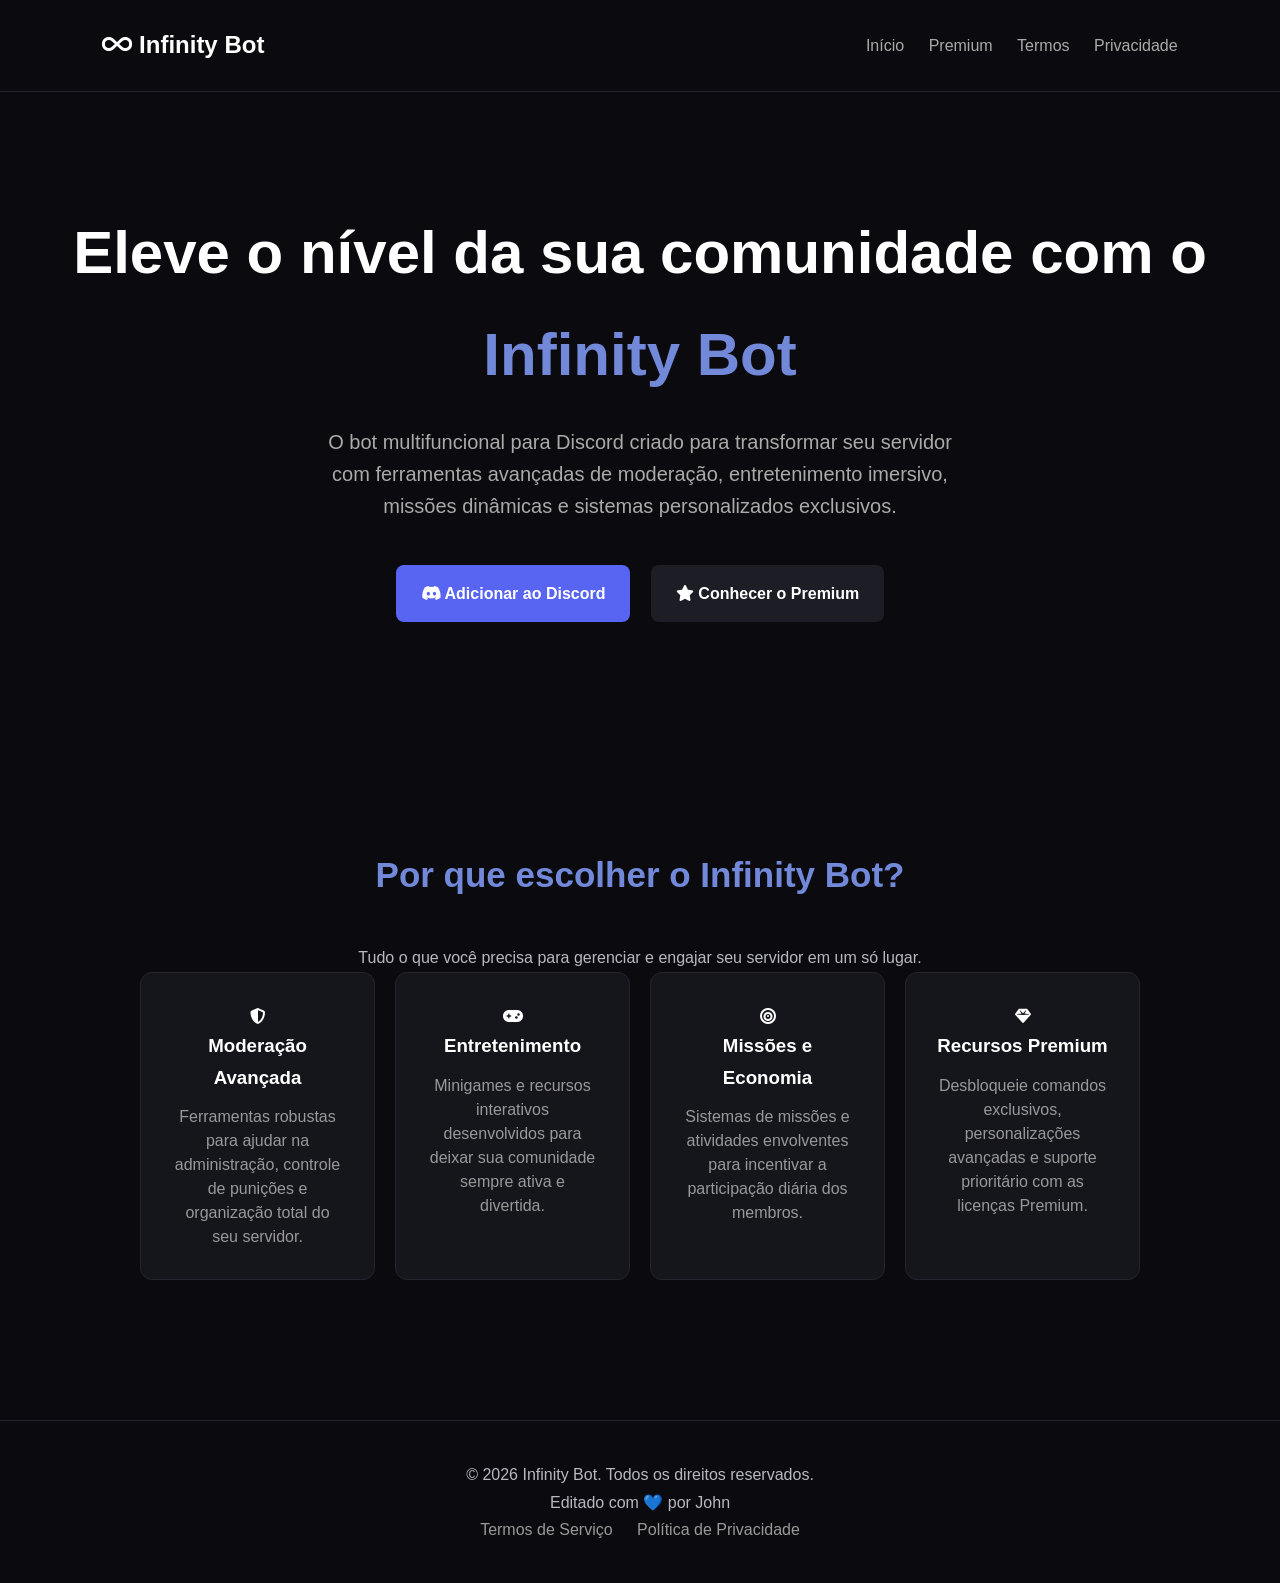
==== index.html @ 25d0c1c0 "Add files via upload" ====
<!DOCTYPE html>
<html lang="pt-BR">
<head>
    <meta charset="UTF-8">
    <meta name="viewport" content="width=device-width, initial-scale=1.0">
    <meta name="description" content="Infinity Bot - O bot multifuncional definitivo para o seu servidor do Discord com moderação, entretenimento, missões e recursos premium.">
    <title>Infinity Bot | O Bot Multifuncional para Discord</title>
    <link rel="stylesheet" href="style.css">
    <!-- Ícones do FontAwesome para deixar o site mais profissional -->
    <link rel="stylesheet" href="https://cdnjs.cloudflare.com/ajax/libs/font-awesome/6.4.0/css/all.min.css">
</head>
<body>

    <!-- Cabeçalho -->
    <header>
        <div class="logo">
            <i class="fa-solid fa-infinity"></i> Infinity Bot
        </div>
        <nav>
            <a href="index.html" class="active">Início</a>
            <a href="premium.html">Premium</a>
            <a href="terms.html">Termos</a>
            <a href="privacy.html">Privacidade</a>
        </nav>
    </header>

    <!-- Seção Principal (Hero) -->
    <section class="hero">
        <div class="hero-content">
            <h1>Eleve o nível da sua comunidade com o <span>Infinity Bot</span></h1>
            <p>
                O bot multifuncional para Discord criado para transformar seu servidor com 
                ferramentas avançadas de moderação, entretenimento imersivo, missões dinâmicas 
                e sistemas personalizados exclusivos.
            </p>
            <div class="buttons">
                <a class="button primary" href="https://discord.com/oauth2/authorize?client_id=1535672348454166568&permissions=8&integration_type=0&scope=bot+applications.commands" target="_blank">
                    <i class="fa-brands fa-discord"></i> Adicionar ao Discord
                </a>
                <a class="button secondary" href="premium.html">
                    <i class="fa-solid fa-star"></i> Conhecer o Premium
                </a>
            </div>
        </div>
    </section>

    <!-- Seção de Recursos -->
    <section class="section">
        <h2>Por que escolher o Infinity Bot?</h2>
        <p class="section-subtitle">Tudo o que você precisa para gerenciar e engajar seu servidor em um só lugar.</p>

        <div class="cards">
            <div class="card">
                <div class="icon-box"><i class="fa-solid fa-shield-halved"></i></div>
                <h3>Moderação Avançada</h3>
                <p>
                    Ferramentas robustas para ajudar na administração, controle de punições e organização total do seu servidor.
                </p>
            </div>

            <div class="card">
                <div class="icon-box"><i class="fa-solid fa-gamepad"></i></div>
                <h3>Entretenimento</h3>
                <p>
                    Minigames e recursos interativos desenvolvidos para deixar sua comunidade sempre ativa e divertida.
                </p>
            </div>

            <div class="card">
                <div class="icon-box"><i class="fa-solid fa-bullseye"></i></div>
                <h3>Missões e Economia</h3>
                <p>
                    Sistemas de missões e atividades envolventes para incentivar a participação diária dos membros.
                </p>
            </div>

            <div class="card">
                <div class="icon-box"><i class="fa-solid fa-gem"></i></div>
                <h3>Recursos Premium</h3>
                <p>
                    Desbloqueie comandos exclusivos, personalizações avançadas e suporte prioritário com as licenças Premium.
                </p>
            </div>
        </div>
    </section>

    <!-- Rodapé -->
    <footer>
        <div class="footer-content">
            <p>© 2026 Infinity Bot. Todos os direitos reservados.</p>
            <p class="edit-credit">Editado com 💙 por John</p>
            <div class="footer-links">
                <a href="terms.html">Termos de Serviço</a>
                <a href="privacy.html">Política de Privacidade</a>
            </div>
        </div>
    </footer>

</body>
</html>
---- style.css ----
/* Index */
        * {
            margin: 0;
            padding: 0;
            box-sizing: border-box;
            font-family: Arial, sans-serif;
        }

        body {
            background: #0b0b0f;
            color: #ffffff;
            min-height: 100vh;
        }

        header {
            padding: 25px 8%;
            display: flex;
            justify-content: space-between;
            align-items: center;
            border-bottom: 1px solid #22222a;
        }

        .logo {
            font-size: 24px;
            font-weight: bold;
        }

        nav a {
            color: #bbb;
            text-decoration: none;
            margin-left: 25px;
        }

        nav a:hover {
            color: #fff;
        }

        .hero {
            text-align: center;
            padding: 110px 20px;
        }

        .hero h1 {
            font-size: 60px;
            margin-bottom: 20px;
        }

        .hero span {
            color: #7289da;
        }

        .hero p {
            color: #aaa;
            font-size: 20px;
            max-width: 650px;
            margin: auto;
            line-height: 1.6;
        }

        .buttons {
            margin-top: 35px;
        }

        .button {
            display: inline-block;
            padding: 15px 25px;
            margin: 8px;
            border-radius: 8px;
            text-decoration: none;
            font-weight: bold;
        }

        .primary {
            background: #5865f2;
            color: white;
        }

        .secondary {
            background: #1d1d25;
            color: white;
        }

        .section {
            padding: 70px 8%;
            text-align: center;
        }

        .section h2 {
            font-size: 35px;
            margin-bottom: 40px;
        }

        .cards {
            display: grid;
            grid-template-columns: repeat(auto-fit, minmax(220px, 1fr));
            gap: 20px;
            max-width: 1000px;
            margin: auto;
        }

        .card {
            background: #15151c;
            padding: 30px;
            border-radius: 12px;
            border: 1px solid #252530;
        }

        .card h3 {
            margin-bottom: 12px;
        }

        .card p {
            color: #999;
            line-height: 1.5;
        }

        footer {
            text-align: center;
            padding: 40px;
            border-top: 1px solid #22222a;
            color: #777;
        }

        footer a {
            color: #999;
            margin: 0 10px;
            text-decoration: none;
        }



/* Privacy */


        * {
            box-sizing: border-box;
            margin: 0;
            padding: 0;
            font-family: Arial, sans-serif;
        }

        body {
            background: #0b0b0f;
            color: #ffffff;
            line-height: 1.7;
        }

        header {
            padding: 25px 8%;
            border-bottom: 1px solid #22222a;
            display: flex;
            justify-content: space-between;
            align-items: center;
        }

        .logo {
            font-size: 24px;
            font-weight: bold;
        }

        nav a {
            color: #aaa;
            text-decoration: none;
            margin-left: 20px;
        }

        nav a:hover {
            color: #fff;
        }

        main {
            max-width: 900px;
            margin: 60px auto;
            padding: 0 25px;
        }

        h1 {
            font-size: 42px;
            margin-bottom: 10px;
        }

        h2 {
            margin-top: 35px;
            margin-bottom: 12px;
            color: #7289da;
        }

        p, li {
            color: #b8b8c0;
        }

        ul {
            margin-left: 25px;
        }

        .updated {
            color: #777;
            margin-bottom: 35px;
        }

        footer {
            text-align: center;
            padding: 40px;
            border-top: 1px solid #22222a;
            color: #777;
            margin-top: 70px;
        }

        footer a {
            color: #999;
            text-decoration: none;
            margin: 0 10px;
        }


        /* Eterms */



        * {
            box-sizing: border-box;
            margin: 0;
            padding: 0;
            font-family: Arial, sans-serif;
        }

        body {
            background: #0b0b0f;
            color: #ffffff;
            line-height: 1.7;
        }

        header {
            padding: 25px 8%;
            border-bottom: 1px solid #22222a;
            display: flex;
            justify-content: space-between;
            align-items: center;
        }

        .logo {
            font-size: 24px;
            font-weight: bold;
        }

        nav a {
            color: #aaa;
            text-decoration: none;
            margin-left: 20px;
        }

        nav a:hover {
            color: #fff;
        }

        main {
            max-width: 900px;
            margin: 60px auto;
            padding: 0 25px;
        }

        h1 {
            font-size: 42px;
            margin-bottom: 10px;
        }

        h2 {
            margin-top: 35px;
            margin-bottom: 12px;
            color: #7289da;
        }

        p, li {
            color: #b8b8c0;
        }

        ul {
            margin-left: 25px;
        }

        .updated {
            color: #777;
            margin-bottom: 35px;
        }

        footer {
            text-align: center;
            padding: 40px;
            border-top: 1px solid #22222a;
            color: #777;
            margin-top: 70px;
        }

        footer a {
            color: #999;
            text-decoration: none;
            margin: 0 10px;
        }
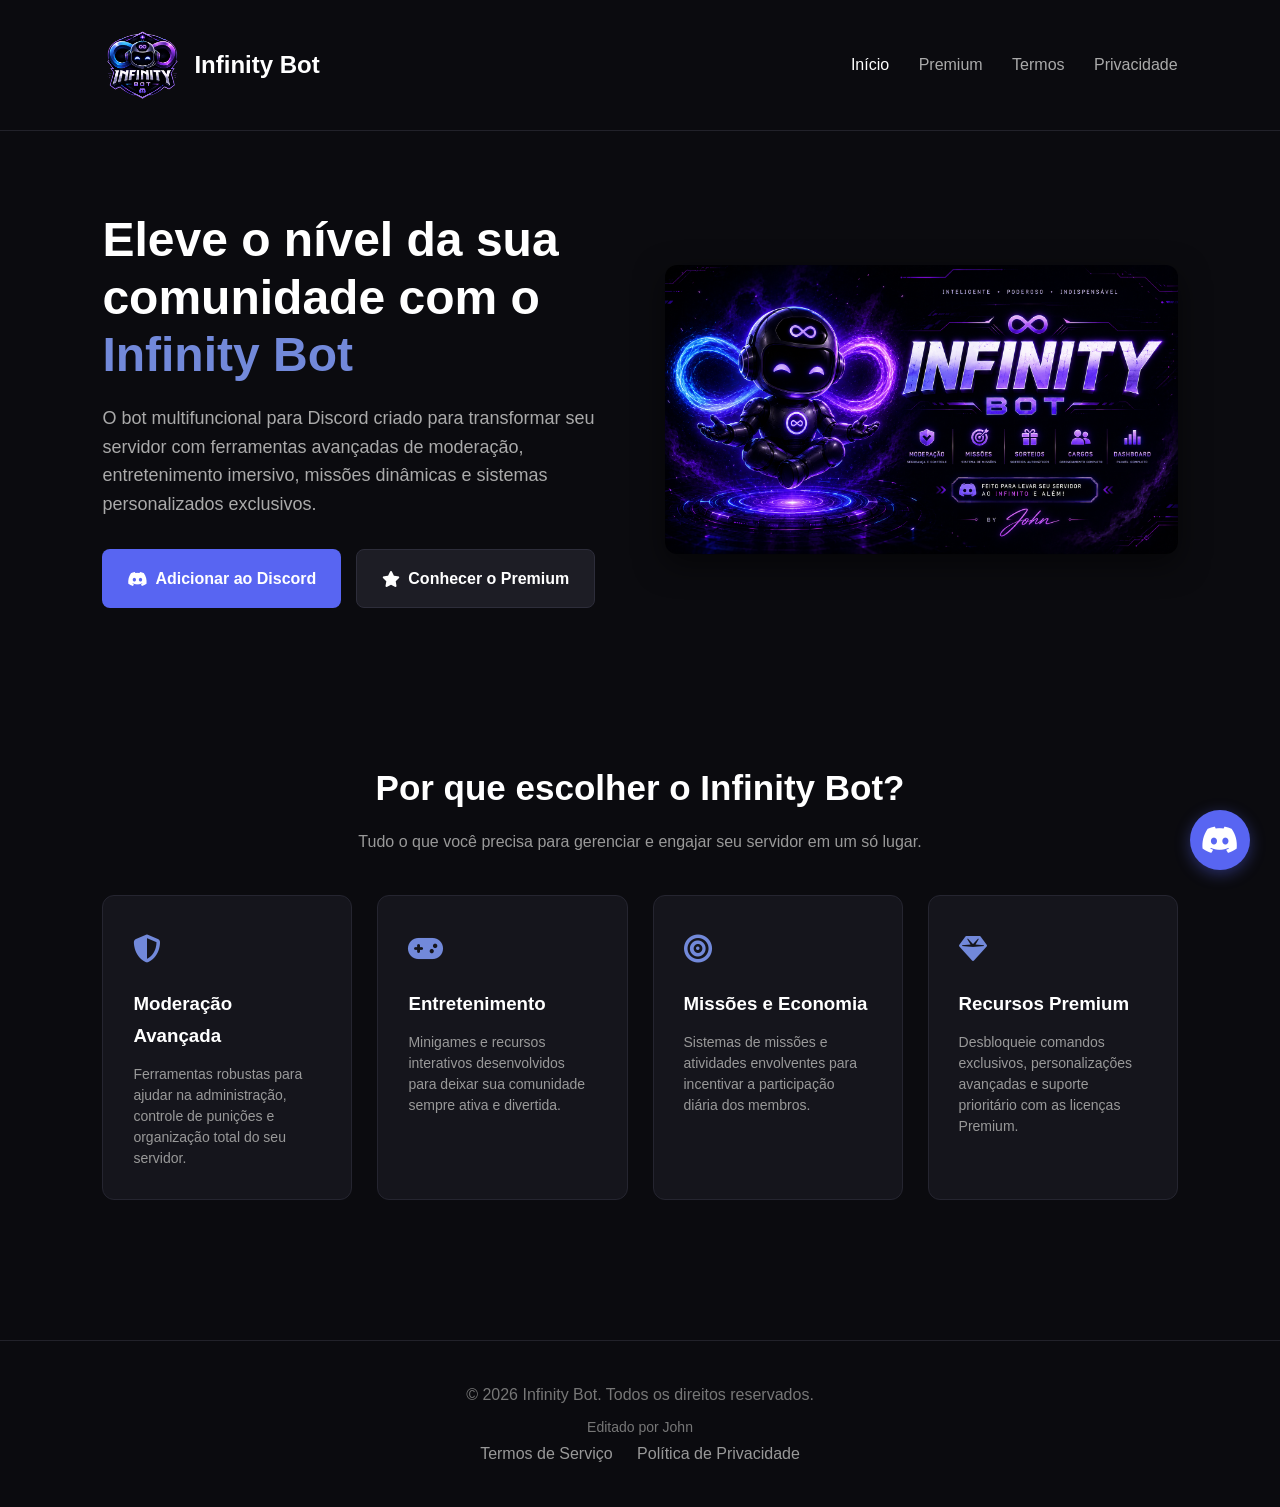
==== commit fc8bd398: "Add files via upload" ====
--- a/index.html
+++ b/index.html
@@ -5,7 +5,7 @@
     <meta name="viewport" content="width=device-width, initial-scale=1.0">
     <meta name="description" content="Infinity Bot - O bot multifuncional definitivo para o seu servidor do Discord com moderação, entretenimento, missões e recursos premium.">
     <title>Infinity Bot | O Bot Multifuncional para Discord</title>
-    <link rel="stylesheet" href="style.css">
+    <link rel="stylesheet" href="assets/style.css">
     <!-- Ícones do FontAwesome para deixar o site mais profissional -->
     <link rel="stylesheet" href="https://cdnjs.cloudflare.com/ajax/libs/font-awesome/6.4.0/css/all.min.css">
 </head>
@@ -14,7 +14,9 @@
     <!-- Cabeçalho -->
     <header>
         <div class="logo">
-            <i class="fa-solid fa-infinity"></i> Infinity Bot
+            <!-- Substitua "logo.png" pelo nome real da sua imagem na pasta assets/img/ -->
+            <img src="assets/img/Logo.png" alt="Logo Infinity Bot" onerror="this.style.display='none'">
+            <span>Infinity Bot</span>
         </div>
         <nav>
             <a href="index.html" class="active">Início</a>
@@ -24,22 +26,30 @@
         </nav>
     </header>
 
-    <!-- Seção Principal (Hero) -->
+    <!-- Seção Principal (Hero com Banner e Texto Lado a Lado) -->
     <section class="hero">
-        <div class="hero-content">
-            <h1>Eleve o nível da sua comunidade com o <span>Infinity Bot</span></h1>
-            <p>
-                O bot multifuncional para Discord criado para transformar seu servidor com 
-                ferramentas avançadas de moderação, entretenimento imersivo, missões dinâmicas 
-                e sistemas personalizados exclusivos.
-            </p>
-            <div class="buttons">
-                <a class="button primary" href="https://discord.com/oauth2/authorize?client_id=1535672348454166568&permissions=8&integration_type=0&scope=bot+applications.commands" target="_blank">
-                    <i class="fa-brands fa-discord"></i> Adicionar ao Discord
-                </a>
-                <a class="button secondary" href="premium.html">
-                    <i class="fa-solid fa-star"></i> Conhecer o Premium
-                </a>
+        <div class="hero-container">
+            <div class="hero-content">
+                <h1>Eleve o nível da sua comunidade com o <span>Infinity Bot</span></h1>
+                <p>
+                    O bot multifuncional para Discord criado para transformar seu servidor com 
+                    ferramentas avançadas de moderação, entretenimento imersivo, missões dinâmicas 
+                    e sistemas personalizados exclusivos.
+                </p>
+                <div class="buttons">
+                    <a class="button primary" href="https://discord.com/oauth2/authorize?client_id=1535672348454166568&permissions=8&integration_type=0&scope=bot+applications.commands" target="_blank">
+                        <i class="fa-brands fa-discord"></i> Adicionar ao Discord
+                    </a>
+                    <a class="button secondary" href="premium.html">
+                        <i class="fa-solid fa-star"></i> Conhecer o Premium
+                    </a>
+                </div>
+            </div>
+
+            <!-- Banner do Bot -->
+            <div class="hero-banner">
+                <!-- Substitua "banner.png" pelo nome real da sua imagem na pasta assets/img/ -->
+                <img src="assets/img/banner.png" alt="Banner do Infinity Bot" onerror="this.style.display='none'">
             </div>
         </div>
     </section>
@@ -84,11 +94,16 @@
         </div>
     </section>
 
+    <!-- Botão Flutuante do Discord -->
+<a href="https://discord.gg/G5fsKANruV" class="discord-float" target="_blank" title="Adicionar ao Discord">
+    <i class="fa-brands fa-discord"></i>
+</a>
+
     <!-- Rodapé -->
     <footer>
         <div class="footer-content">
             <p>© 2026 Infinity Bot. Todos os direitos reservados.</p>
-            <p class="edit-credit">Editado com 💙 por John</p>
+            <p class="edit-credit">Editado por John</p>
             <div class="footer-links">
                 <a href="terms.html">Termos de Serviço</a>
                 <a href="privacy.html">Política de Privacidade</a>
--- a/assets/style.css
+++ b/assets/style.css
@@ -0,0 +1,285 @@
+/* ==========================================
+   1. RESET E CONFIGURAÇÕES GLOBAIS
+   ================================---------- */
+* {
+    margin: 0;
+    padding: 0;
+    box-sizing: border-box;
+    font-family: Arial, sans-serif;
+}
+
+body {
+    background: #0b0b0f;
+    color: #ffffff;
+    min-height: 100vh;
+    line-height: 1.7;
+}
+
+/* ==========================================
+   2. COMPONENTES COMPARTILHADOS (Header & Footer)
+   ================================---------- */
+header {
+    padding: 25px 8%;
+    display: flex;
+    justify-content: space-between;
+    align-items: center;
+    border-bottom: 1px solid #22222a;
+}
+
+.logo {
+    font-size: 24px;
+    font-weight: bold;
+    display: flex;
+    align-items: center;
+    gap: 12px;
+}
+
+.logo img {
+    height: 80px;
+    width: auto;
+    object-fit: contain;
+}
+
+nav a {
+    color: #aaa;
+    text-decoration: none;
+    margin-left: 25px;
+    transition: color 0.2s ease;
+}
+
+nav a:hover,
+nav a.active {
+    color: #fff;
+}
+
+footer {
+    text-align: center;
+    padding: 40px;
+    border-top: 1px solid #22222a;
+    color: #777;
+    margin-top: 70px;
+}
+
+footer a {
+    color: #999;
+    margin: 0 10px;
+    text-decoration: none;
+    transition: color 0.2s ease;
+}
+
+footer a:hover {
+    color: #fff;
+}
+
+.edit-credit {
+    margin-top: 8px;
+    font-size: 14px;
+}
+
+/* ==========================================
+   3. PÁGINA INICIAL (INDEX COM BANNER)
+   ================================---------- */
+.hero {
+    padding: 80px 8%;
+}
+
+.hero-container {
+    max-width: 1150px;
+    margin: auto;
+    display: flex;
+    align-items: center;
+    justify-content: space-between;
+    gap: 50px;
+    flex-wrap: wrap;
+}
+
+.hero-content {
+    flex: 1;
+    min-width: 300px;
+    text-align: left;
+}
+
+.hero-banner {
+    flex: 1;
+    min-width: 300px;
+    display: flex;
+    justify-content: center;
+    align-items: center;
+}
+
+.hero-banner img {
+    max-width: 100%;
+    height: auto;
+    border-radius: 12px;
+    box-shadow: 0 10px 30px rgba(0, 0, 0, 0.5);
+}
+
+.hero h1 {
+    font-size: 48px;
+    margin-bottom: 20px;
+    line-height: 1.2;
+}
+
+.hero span {
+    color: #7289da;
+}
+
+.hero p {
+    color: #aaa;
+    font-size: 18px;
+    margin-bottom: 30px;
+    line-height: 1.6;
+}
+
+.buttons {
+    display: flex;
+    gap: 15px;
+    flex-wrap: wrap;
+}
+
+.button {
+    display: inline-flex;
+    align-items: center;
+    gap: 8px;
+    padding: 15px 25px;
+    border-radius: 8px;
+    text-decoration: none;
+    font-weight: bold;
+    transition: opacity 0.2s ease, transform 0.2s ease;
+}
+
+.button:hover {
+    opacity: 0.9;
+    transform: translateY(-2px);
+}
+
+.primary {
+    background: #5865f2;
+    color: white;
+}
+
+.secondary {
+    background: #1d1d25;
+    color: white;
+    border: 1px solid #2d2d3a;
+}
+
+/* ==========================================
+   4. SEÇÃO DE RECURSOS (CARDS)
+   ================================---------- */
+.section {
+    padding: 70px 8%;
+    text-align: center;
+}
+
+.section h2 {
+    font-size: 35px;
+    margin-bottom: 10px;
+}
+
+.section-subtitle {
+    color: #999;
+    margin-bottom: 40px;
+    font-size: 16px;
+}
+
+.cards {
+    display: grid;
+    grid-template-columns: repeat(auto-fit, minmax(240px, 1fr));
+    gap: 25px;
+    max-width: 1100px;
+    margin: auto;
+}
+
+.card {
+    background: #15151c;
+    padding: 30px;
+    border-radius: 12px;
+    border: 1px solid #252530;
+    text-align: left;
+    transition: border-color 0.2s ease;
+}
+
+.card:hover {
+    border-color: #5865f2;
+}
+
+.card .icon-box {
+    font-size: 28px;
+    color: #7289da;
+    margin-bottom: 15px;
+}
+
+.card h3 {
+    margin-bottom: 12px;
+}
+
+.card p {
+    color: #999;
+    line-height: 1.5;
+    font-size: 14px;
+}
+
+/* ==========================================
+   5. PÁGINAS DE TEXTO (Termos e Privacidade)
+   ================================---------- */
+main {
+    max-width: 900px;
+    margin: 60px auto;
+    padding: 0 25px;
+}
+
+main h1 {
+    font-size: 42px;
+    margin-bottom: 10px;
+}
+
+main h2 {
+    margin-top: 35px;
+    margin-bottom: 12px;
+    color: #7289da;
+}
+
+main p, 
+main li {
+    color: #b8b8c0;
+    margin-bottom: 15px;
+}
+
+main ul {
+    margin-left: 25px;
+}
+
+.updated {
+    color: #777;
+    margin-bottom: 35px;
+    font-size: 14px;
+}
+
+/* ==========================================
+   6. BOTÃO FLUTUANTE DO DISCORD
+   ================================---------- */
+.discord-float {
+    position: fixed;
+    bottom: 30px;
+    right: 30px;
+    background-color: #5865f2;
+    color: white;
+    width: 60px;
+    height: 60px;
+    border-radius: 50%;
+    display: flex;
+    align-items: center;
+    justify-content: center;
+    font-size: 30px;
+    box-shadow: 0 4px 15px rgba(88, 101, 242, 0.4);
+    z-index: 1000;
+    transition: transform 0.3s ease, background-color 0.3s ease;
+    text-decoration: none;
+}
+
+.discord-float:hover {
+    transform: scale(1.1);
+    background-color: #4752c4;
+    color: white;
+}
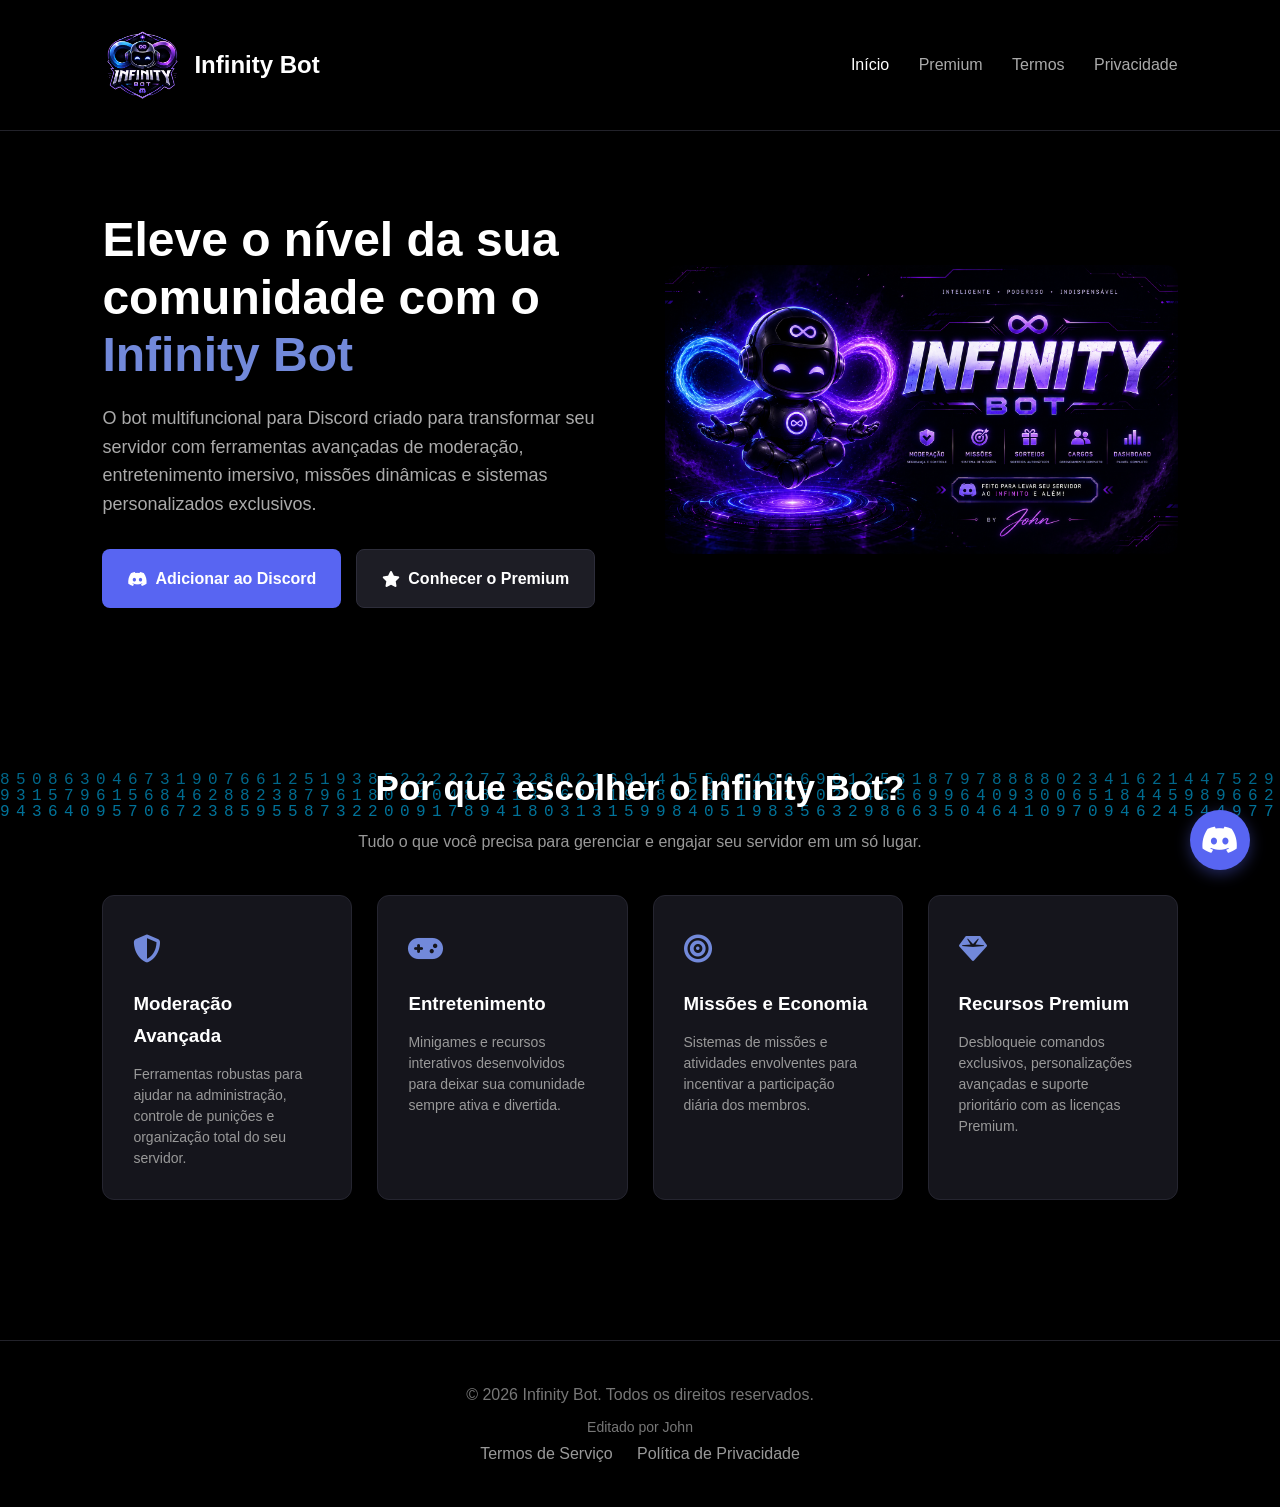
==== commit 029a5cd0: "Add files via upload" ====
--- a/index.html
+++ b/index.html
@@ -8,13 +8,34 @@
     <link rel="stylesheet" href="assets/style.css">
     <!-- Ícones do FontAwesome para deixar o site mais profissional -->
     <link rel="stylesheet" href="https://cdnjs.cloudflare.com/ajax/libs/font-awesome/6.4.0/css/all.min.css">
+    <link rel="icon" type="image/png" href="assets/img/favicon.png">
+    <style>
+        /* Fundo Matrix Azul Integrado */
+        body {
+            background-color: #000000;
+        }
+
+        #matrix-canvas {
+            display: block;
+            position: fixed;
+            top: 0;
+            left: 0;
+            width: 100%;
+            height: 100%;
+            z-index: -1; /* Mantém a chuva de números atrás de todo o conteúdo do site */
+            opacity: 0.6; /* Deixa o efeito suave para não atrapalhar a leitura */
+        }
+    </style>
 </head>
 <body>
+
+    <!-- Canvas onde a chuva Matrix azul vai rodar -->
+    <canvas id="matrix-canvas"></canvas>
 
     <!-- Cabeçalho -->
     <header>
         <div class="logo">
-            <!-- Substitua "logo.png" pelo nome real da sua imagem na pasta assets/img/ -->
+            <!-- Substitua "Logo.png" pelo nome real da sua imagem na pasta assets/img/ -->
             <img src="assets/img/Logo.png" alt="Logo Infinity Bot" onerror="this.style.display='none'">
             <span>Infinity Bot</span>
         </div>
@@ -95,9 +116,9 @@
     </section>
 
     <!-- Botão Flutuante do Discord -->
-<a href="https://discord.gg/G5fsKANruV" class="discord-float" target="_blank" title="Adicionar ao Discord">
-    <i class="fa-brands fa-discord"></i>
-</a>
+    <a href="https://discord.gg/G5fsKANruV" class="discord-float" target="_blank" title="Adicionar ao Discord">
+        <i class="fa-brands fa-discord"></i>
+    </a>
 
     <!-- Rodapé -->
     <footer>
@@ -111,5 +132,71 @@
         </div>
     </footer>
 
+    <!-- Player de Música de Fundo Automático -->
+    <audio id="background-music" loop>
+        <source src="assets/audio/sua-musica.mp3" type="audio/mpeg">
+        Seu navegador não suporta o elemento de áudio.
+    </audio>
+
+    <!-- Script do Efeito Matrix Azul e do Player de Música -->
+    <script>
+        // --- SCRIPT DO EFEITO MATRIX AZUL ---
+        const canvas = document.getElementById('matrix-canvas');
+        const ctx = canvas.getContext('2d');
+
+        function resizeCanvas() {
+            canvas.width = window.innerWidth;
+            canvas.height = window.innerHeight;
+        }
+        
+        window.addEventListener('resize', resizeCanvas);
+        resizeCanvas();
+
+        const nums = "0123456789";
+        const fontSize = 16;
+        const columns = canvas.width / fontSize;
+
+        const rainDrops = [];
+        for(let x = 0; x < columns; x++) {
+            rainDrops[x] = 1;
+        }
+
+        function drawMatrix() {
+            ctx.fillStyle = 'rgba(0, 0, 0, 0.05)';
+            ctx.fillRect(0, 0, canvas.width, canvas.height);
+
+            ctx.fillStyle = '#00bfff'; // Azul Neon
+            ctx.font = fontSize + "px monospace";
+
+            for(let i = 0; i < rainDrops.length; i++) {
+                const text = nums.charAt(Math.floor(Math.random() * nums.length));
+                ctx.fillText(text, i * fontSize, rainDrops[i] * fontSize);
+                
+                if(rainDrops[i] * fontSize > canvas.height && Math.random() > 0.975) {
+                    rainDrops[i] = 0;
+                }
+                rainDrops[i]++;
+            }
+        }
+
+        setInterval(drawMatrix, 33);
+
+
+        // --- SCRIPT DO PLAYER DE MÚSICA ---
+        document.addEventListener("DOMContentLoaded", function() {
+            var audio = document.getElementById("background-music");
+            audio.volume = 0.3; // Volume em 30%
+            
+            var playPromise = audio.play();
+            if (playPromise !== undefined) {
+                playPromise.catch(error => {
+                    document.addEventListener("click", function() {
+                        audio.play();
+                    }, { once: true });
+                });
+            }
+        });
+    </script>
+
 </body>
 </html>
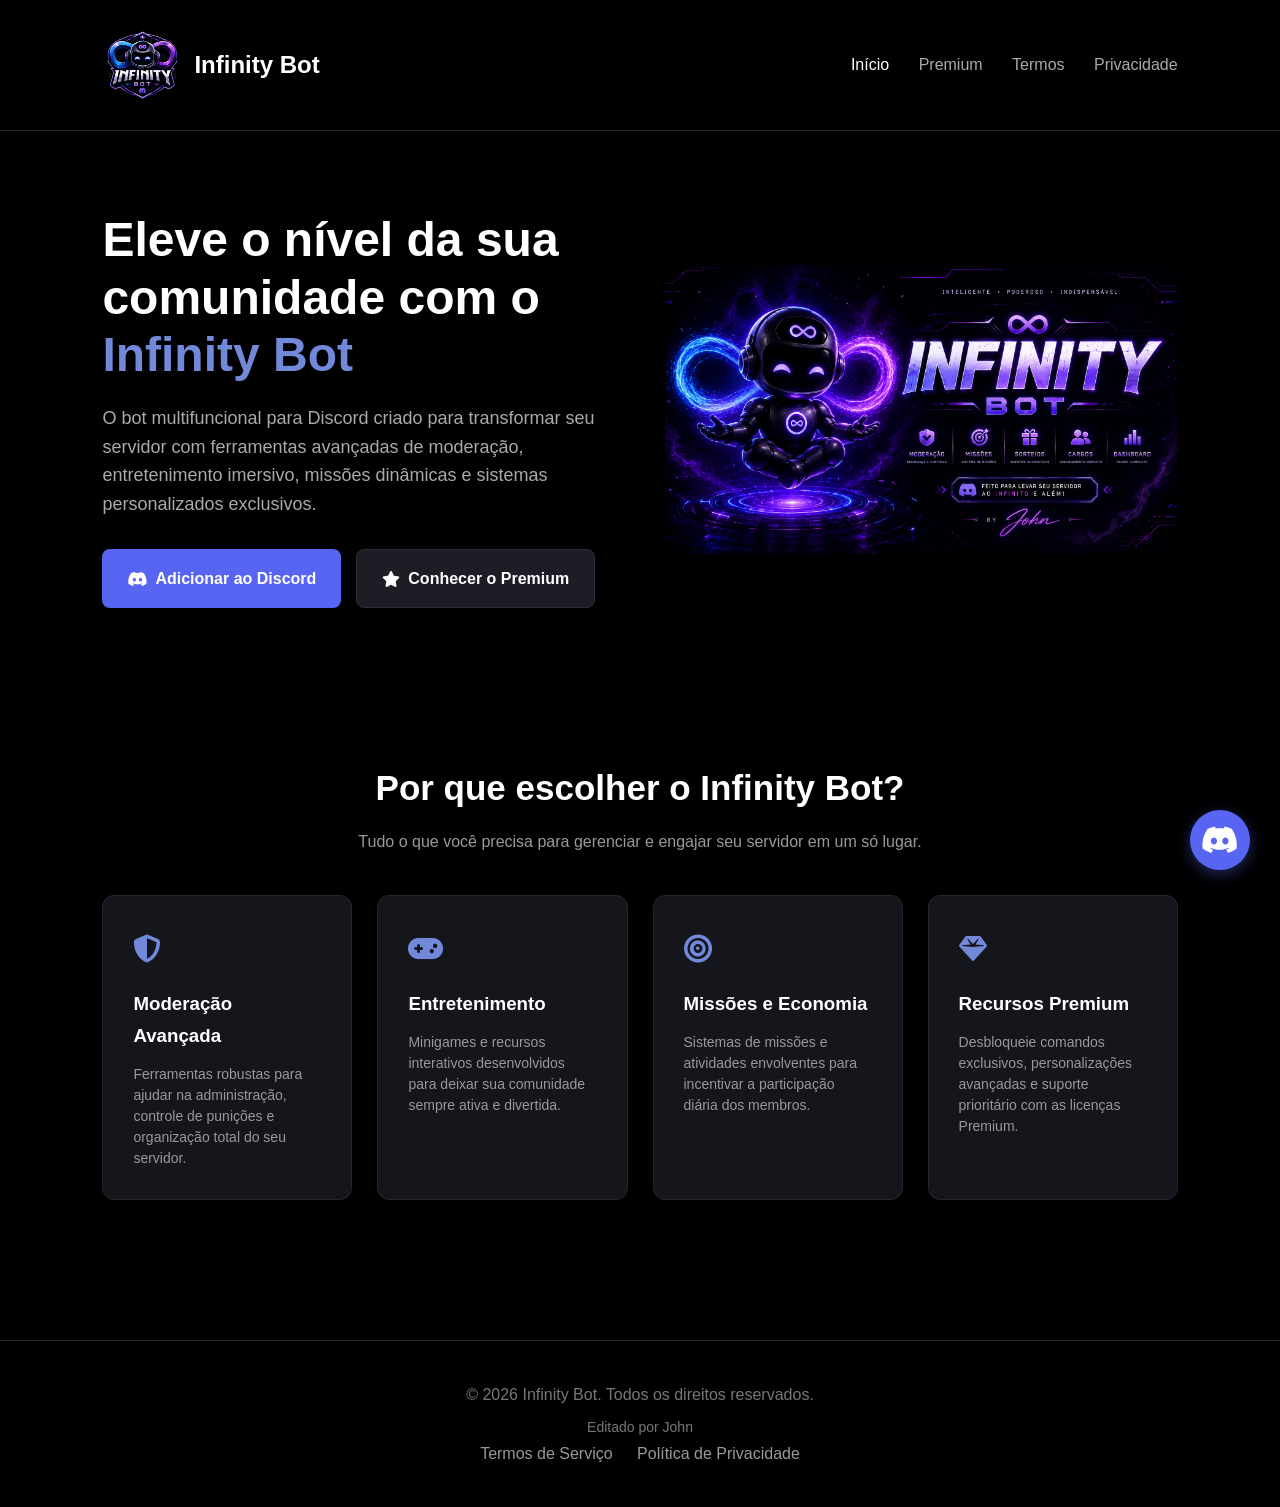
==== commit b110868d: "Add files via upload" ====
--- a/index.html
+++ b/index.html
@@ -134,7 +134,7 @@
 
     <!-- Player de Música de Fundo Automático -->
     <audio id="background-music" loop>
-        <source src="assets/audio/sua-musica.mp3" type="audio/mpeg">
+        <source src="assets/audio/infinitybot.mp3" type="audio/mpeg">
         Seu navegador não suporta o elemento de áudio.
     </audio>
 
